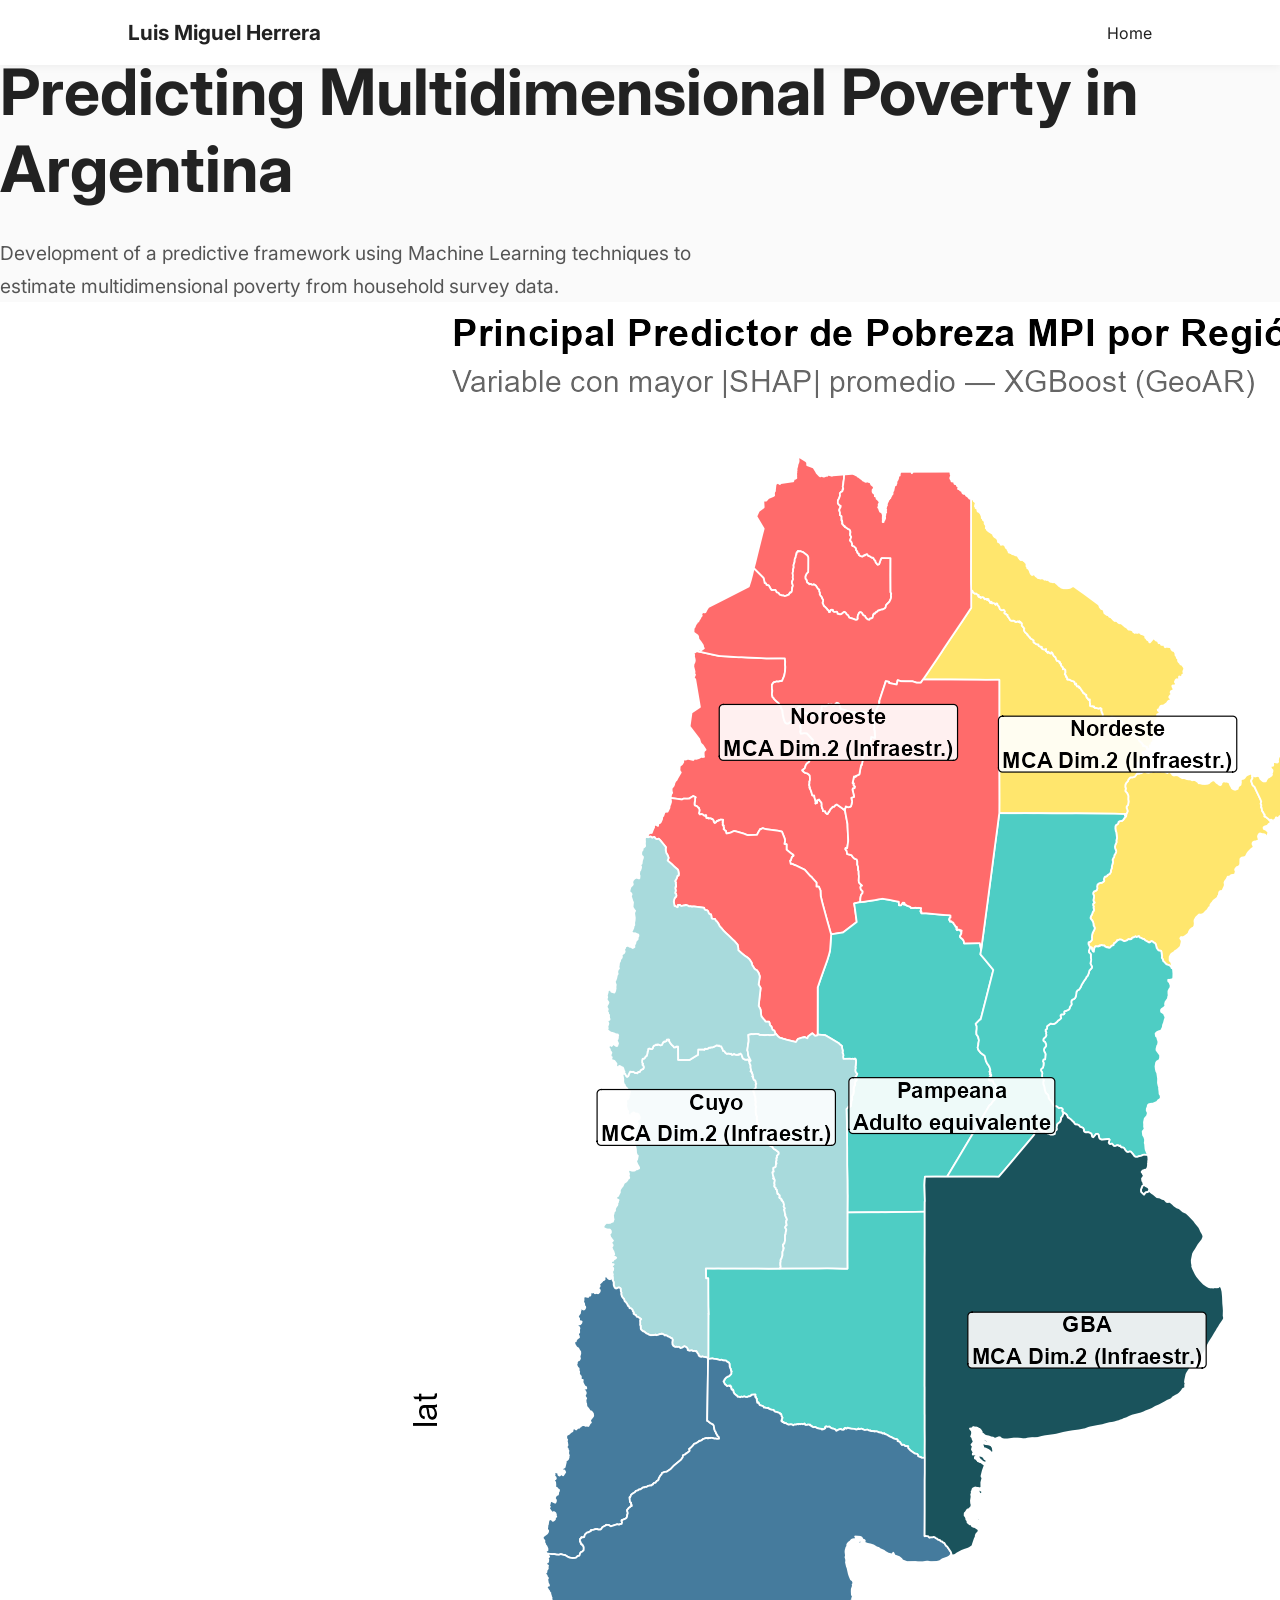
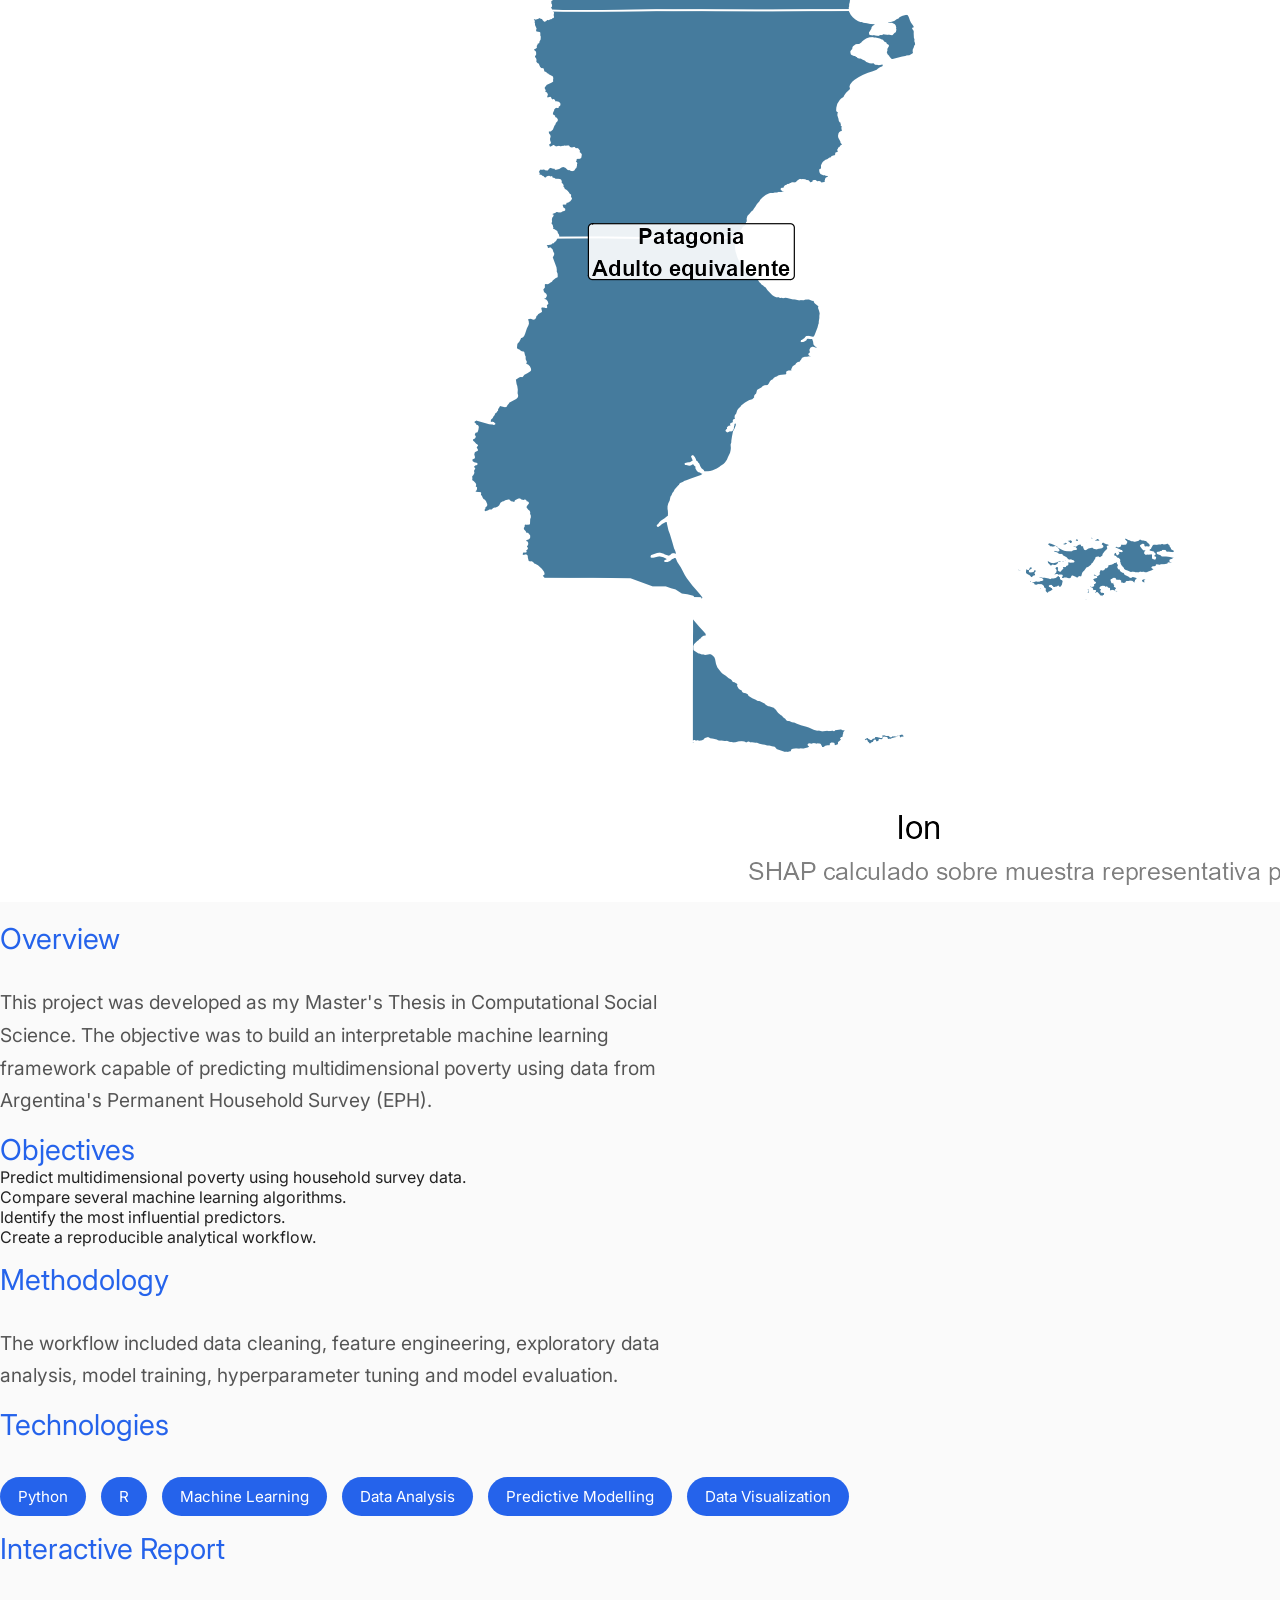
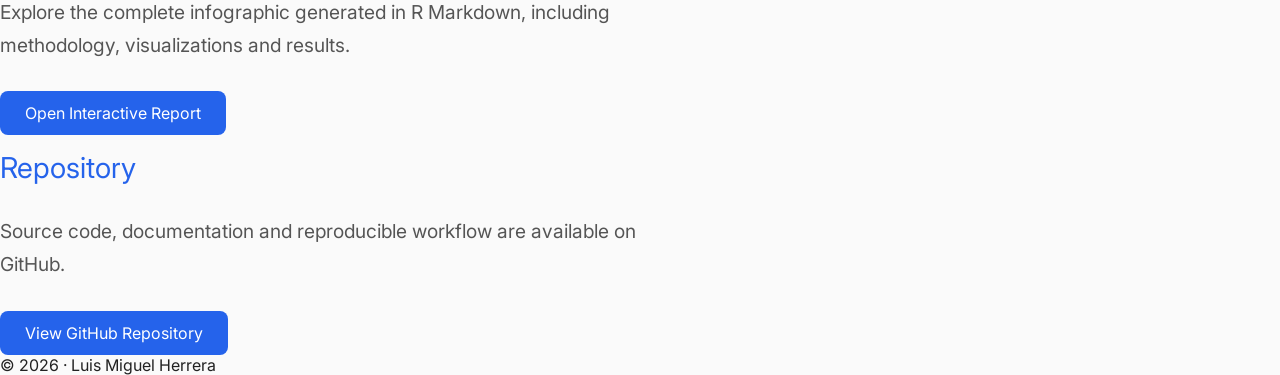
==== project-poverty.html @ 3f9782be "Update style.css Create project-poverty.html" ====
<!DOCTYPE html>
<html lang="en">

<head>

    <meta charset="UTF-8">
    <meta name="viewport" content="width=device-width, initial-scale=1.0">

    <title>Predicting Multidimensional Poverty | Portfolio</title>

    <link rel="preconnect" href="https://fonts.googleapis.com">
    <link rel="preconnect" href="https://fonts.gstatic.com" crossorigin>

    <link href="https://fonts.googleapis.com/css2?family=Inter:wght@300;400;600;700&display=swap" rel="stylesheet">

    <link rel="stylesheet" href="style.css">

</head>

<body>

    <nav>

        <div class="logo">
            Luis Miguel Herrera
        </div>

        <ul>
            <li><a href="index.html">Home</a></li>
        </ul>

    </nav>

    <section class="project-header">

        <span class="project-tag">
            Master's Thesis
        </span>

        <h1>
            Predicting Multidimensional Poverty in Argentina
        </h1>

        <p>

            Development of a predictive framework using Machine Learning
            techniques to estimate multidimensional poverty from household
            survey data.

        </p>

    </section>

    <section class="project-banner">

        <img src="assets/projects/poverty.png" alt="Project preview">

    </section>

    <section class="project-content">

        <h2>Overview</h2>

        <p>

            This project was developed as my Master's Thesis in
            Computational Social Science.

            The objective was to build an interpretable machine learning
            framework capable of predicting multidimensional poverty using
            data from Argentina's Permanent Household Survey (EPH).

        </p>

        <h2>Objectives</h2>

        <ul>

            <li>Predict multidimensional poverty using household survey data.</li>

            <li>Compare several machine learning algorithms.</li>

            <li>Identify the most influential predictors.</li>

            <li>Create a reproducible analytical workflow.</li>

        </ul>

        <h2>Methodology</h2>

        <p>

            The workflow included data cleaning, feature engineering,
            exploratory data analysis, model training, hyperparameter
            tuning and model evaluation.

        </p>

        <h2>Technologies</h2>

        <div class="skills">

            <span>Python</span>
            <span>R</span>
            <span>Machine Learning</span>
            <span>Data Analysis</span>
            <span>Predictive Modelling</span>
            <span>Data Visualization</span>

        </div>

        <h2>Interactive Report</h2>

        <p>

            Explore the complete infographic generated in R Markdown,
            including methodology, visualizations and results.

        </p>

        <a href="notebooks/infografia.html" class="project-button" target="_blank">

            Open Interactive Report

        </a>

        <h2>Repository</h2>

        <p>

            Source code, documentation and reproducible workflow are
            available on GitHub.


        </p>

        <a href="https://github.com/TuUsuario/RepositorioTFM" class="project-button" target="_blank">

            View GitHub Repository

        </a>

    </section>

    <footer>

        © 2026 · Luis Miguel Herrera

    </footer>

</body>

</html>
---- style.css ----
* {
    margin: 0;
    padding: 0;
    box-sizing: border-box;
}

body {
    font-family: 'Inter', sans-serif;
    background: #fafafa;
    color: #222;
}

.hero {
    height: 100vh;

    display: flex;
    flex-direction: column;

    justify-content: center;
    align-items: center;

    text-align: center;

    padding: 20px;
}

h1 {
    font-size: 4rem;
    font-weight: 700;
}

h2 {
    margin-top: 15px;
    font-size: 1.8rem;
    font-weight: 400;
    color: #2563eb;
}

p {
    margin-top: 30px;
    max-width: 700px;
    font-size: 1.2rem;
    line-height: 1.7;
    color: #555;
}

/* ---------- NAVBAR ---------- */

nav {
    position: fixed;
    top: 0;
    left: 0;

    width: 100%;

    background: white;

    display: flex;
    justify-content: space-between;
    align-items: center;

    padding: 20px 10%;

    box-shadow: 0 2px 8px rgba(0, 0, 0, .05);

    z-index: 1000;
}

.logo {
    font-size: 1.3rem;
    font-weight: 700;
}

nav ul {
    list-style: none;
    display: flex;
    gap: 35px;
}

nav a {
    text-decoration: none;
    color: #222;
    transition: .25s;
}

nav a:hover {
    color: #2563eb;
}

/* ---------- ABOUT ---------- */

.about {

    max-width: 1200px;

    margin: auto;

    padding: 120px 10%;

    display: flex;

    gap: 70px;

    align-items: center;

}

.about-image img {

    width: 280px;
    height: 280px;

    object-fit: cover;

    border-radius: 50%;

}

.about-text {

    flex: 1;

}

.about-text h2 {

    color: #222;

    margin-bottom: 25px;

}

.about-text p {

    margin-top: 0;

    color: #555;

    font-size: 1.1rem;

}

.skills {

    display: flex;

    flex-wrap: wrap;

    gap: 15px;

    margin-top: 35px;

}

.skills span {

    background: #2563eb;

    color: white;

    padding: 10px 18px;

    border-radius: 30px;

    font-size: .95rem;

}

/* ---------- PROJECTS ---------- */

/* ---------- FEATURED PROJECT ---------- */

.projects {
    max-width: 1200px;
    margin: 0 auto;
    padding: 100px 10%;
}

.projects h2 {
    text-align: center;
    margin-bottom: 50px;
}

.project-card {

    display: flex;

    align-items: center;

    gap: 60px;

    background: white;

    padding: 40px;

    border-radius: 20px;

    box-shadow: 0 10px 30px rgba(0, 0, 0, .08);

}

.project-text {

    flex: 1;

}

.project-tag {

    display: inline-block;

    background: #2563eb;

    color: white;

    padding: 8px 15px;

    border-radius: 20px;

    margin-bottom: 20px;

    font-size: .9rem;

}

.project-text h3 {

    font-size: 2rem;

    margin-bottom: 20px;

}

.project-text p {

    color: #555;

    line-height: 1.8;

}

.project-button {

    display: inline-block;

    margin-top: 30px;

    background: #2563eb;

    color: white;

    padding: 12px 25px;

    text-decoration: none;

    border-radius: 8px;

}

.project-image {

    flex: 1;

}

.project-image img {

    width: 100%;
    max-height: 350px;

    object-fit: contain;

    border-radius: 15px;

}
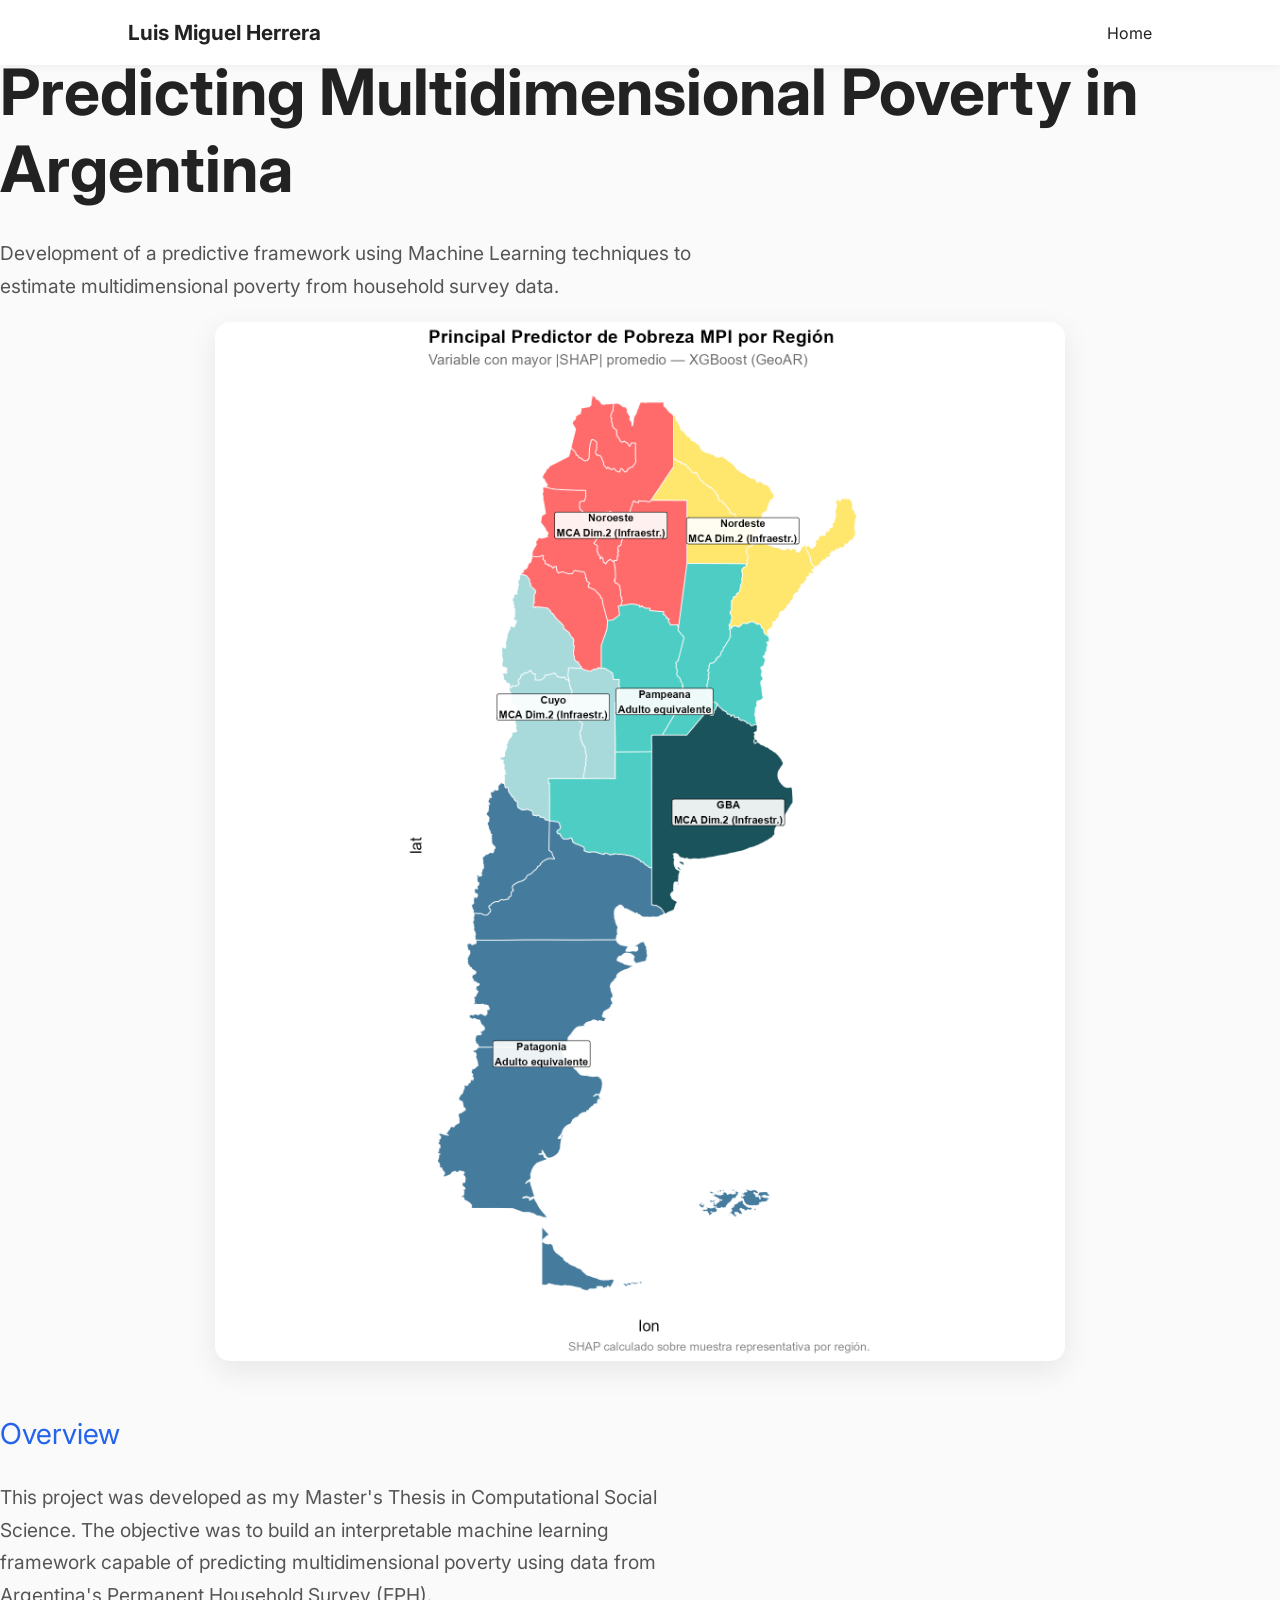
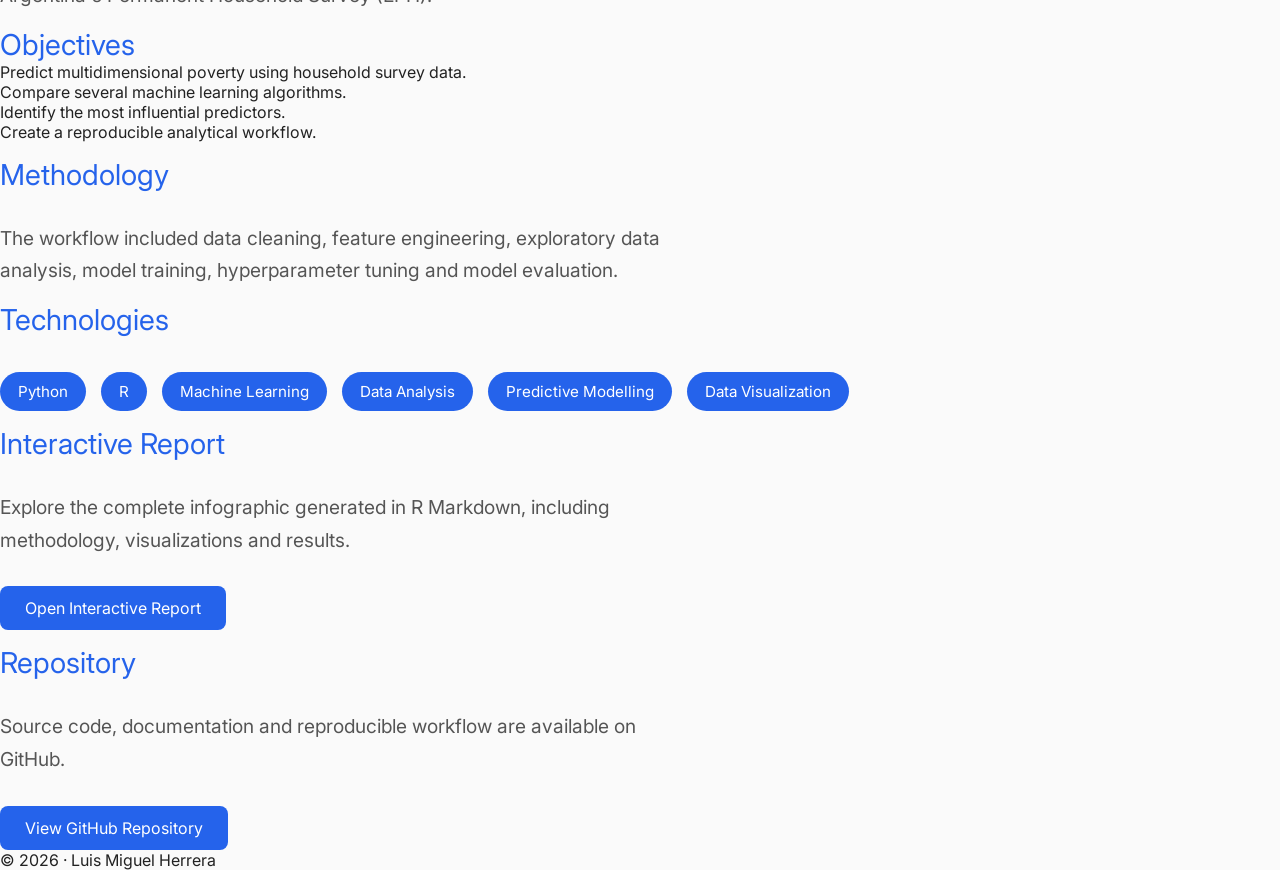
==== commit 9a712298: "Update style.css Update project-poverty.html" ====
--- a/project-poverty.html
+++ b/project-poverty.html
@@ -118,10 +118,8 @@
 
         </p>
 
-        <a href="notebooks/infografia.html" class="project-button" target="_blank">
-
+        <a href="notebooks/infografia.html" class="project-button" target="_blank" rel="noopener noreferrer">
             Open Interactive Report
-
         </a>
 
         <h2>Repository</h2>
@@ -134,10 +132,9 @@
 
         </p>
 
-        <a href="https://github.com/TuUsuario/RepositorioTFM" class="project-button" target="_blank">
-
+        <a href="https://github.com/lm-hcor/EPH-Pobreza-multidimensional-XAI" class="project-button" target="_blank"
+            rel="noopener noreferrer">
             View GitHub Repository
-
         </a>
 
     </section>
--- a/style.css
+++ b/style.css
@@ -272,4 +272,27 @@
 
     border-radius: 15px;
 
+}
+
+/* ---------- PROJECT PAGE ---------- */
+
+.project-banner {
+
+    display: flex;
+    justify-content: center;
+    padding: 20px 0 40px;
+
+}
+
+.project-banner img {
+
+    width: 100%;
+    max-width: 850px;
+    /* Ajusta este valor a tu gusto */
+    height: auto;
+
+    border-radius: 15px;
+
+    box-shadow: 0 10px 30px rgba(0, 0, 0, .08);
+
 }
